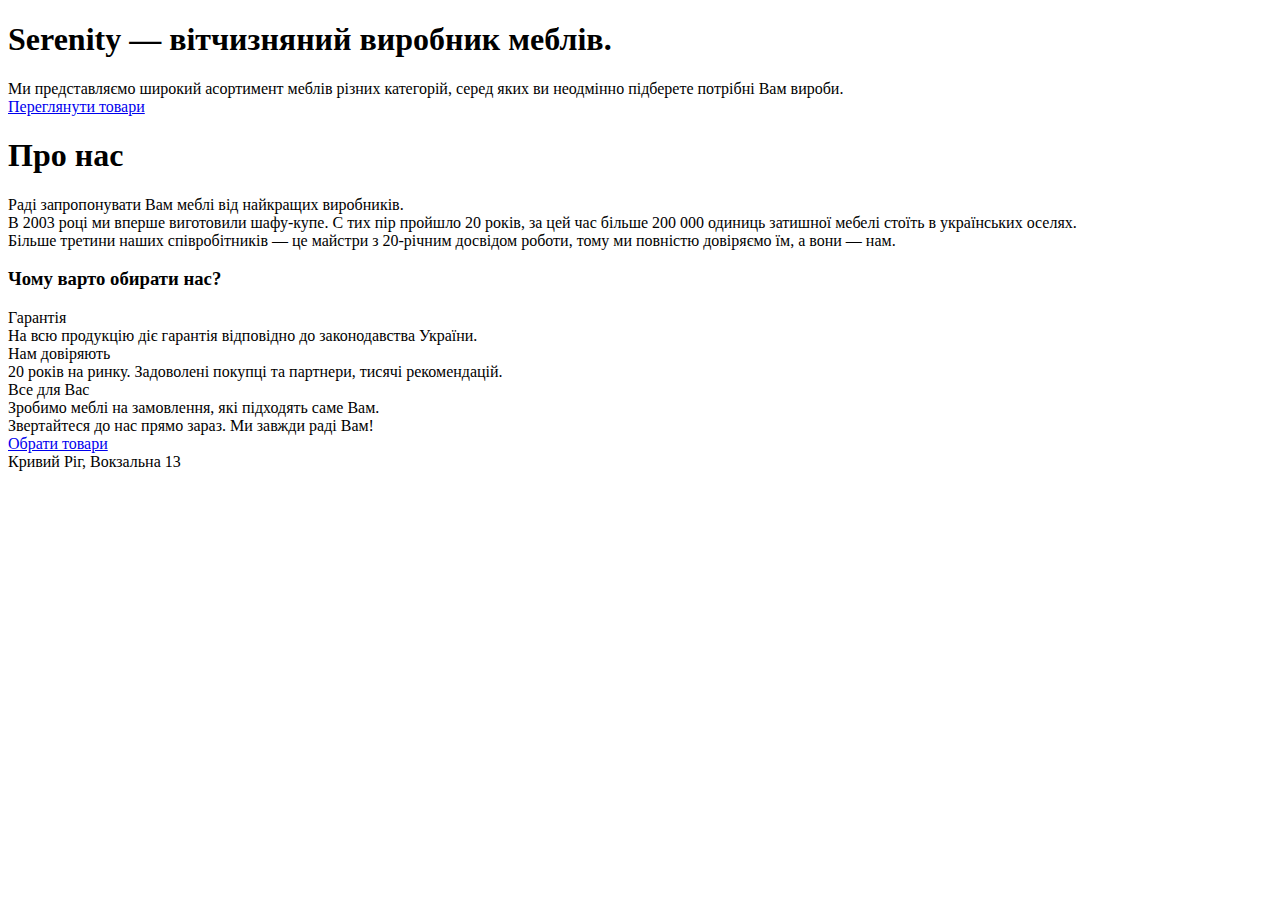
==== index.html @ 0cb8bb9a "Add files via upload" ====
<!DOCTYPE html>
<html lang="en">
<head>
    <meta charset="UTF-8">
    <meta name="viewport" content="width=device-width, initial-scale=1">
    <meta http-equiv="X-UA-Compatible" content="IE=edge">
    <meta name="viewport" content="width=device-width, initial-scale=1.0">
    <link rel="stylesheet" href="assets/css/style.css">
    <link rel="preconnect" href="https://fonts.googleapis.com">
    <link rel="preconnect" href="https://fonts.gstatic.com" crossorigin>
    <link href="https://fonts.googleapis.com/css2?family=Rubik:wght@300&display=swap" rel="stylesheet">
    <title>Serenity</title>
</head>
<body>
<header class="header"> 
    <div class="container">
        <div class="header__inner">
        <div class="logo">
            <div class="header__svg"></div>
            <div class="header__logo"></div>
        </div>

            <nav>
                <a class="nav_link"><div class="search"></div></a>
                <a class="nav_link"><div class="phone"></div></a>
                <a class="nav_link"><div class="shopping_cart"></div></a>
                <a class="nav_link"><div class="menu"></div></a>
            </nav>
        </div>
    </div>
</header>
<div class="intro"> 
    <div class="container">
        <div class="intro__inner">
            <h1 class="intro__suptitle">Serenity — вітчизняний виробник меблів.</h1>
            <div class="intro__title">Ми представляємо широкий асортимент меблів різних категорій, серед яких ви неодмінно підберете потрібні Вам вироби.</div>
            <a class="btn" href="categories.html">Переглянути товари</a>
        </div>
    </div>
</div>

<div class="about">
        <div class="about__image"></div>
        <div class="about__text">
            <h1 class="about__suptitle">Про нас</h1>
            <div class="about__title">Раді запропонувати Вам меблі від найкращих виробників.</div>
            <div class="about__title">В 2003 році ми вперше виготовили шафу-купе. С тих пір пройшло 20 років, за цей час більше 200 000 одиниць затишної мебелі стоїть в українських оселях.</div>
            <div class="about__title">Більше третини наших співробітників — це майстри з 20-річним досвідом роботи, тому ми повністю довіряємо їм, а вони — нам. </div>
        </div>
</div>

<section class="section">
    <div class="container">
        <div class="section__header">
            <h3>Чому варто обирати нас?</h3>
        </div>

        <div class="why">
            <div class="why__item">
                <div class="svg__item__1"></div>
                <div class="why__title">Гарантія</div>
                <div class="why__text">На всю продукцію діє гарантія відповідно до законодавства України.</div>
            </div>
            <div class="why__item">
                <div class="svg__item__2"></div>
                <div class="why__title">Нам довіряють</div>
                <div class="why__text">20 років на ринку. Задоволені покупці та партнери, тисячі рекомендацій.</div>
            </div>
            <div class="why__item">
                <div class="svg__item__3"></div>
                <div class="why__title">Все для Вас</div>
                <div class="why__text">Зробимо меблі на замовлення, які підходять саме Вам.</div>
            </div>
        </div>
    </div>
</section>

<div class="ending"> 
    <div class="container__2">
        <div class="ending__inner">
            <div class="ending__title">Звертайтеся до нас прямо зараз.
                Ми завжди раді Вам!</div>
            <a class="btn" href="categories.html">Обрати товари</a>
        </div>
    </div>
</div>

<footer class="footer">
    <div class="container">
        <div class="footer__inner">
            <div class="logo__">
                <div class="footer__logo"></div>
                <div class="footer__text">Кривий Ріг, Вокзальна 13</div>
            </div>
                <nav>
                    <a class="nav__link"><div class="telegram"></div></a>
                    <a class="nav__link"><div class="instagram"></div></a>
                    <a class="nav__link"><div class="phone__white"></div></a>
                </nav>
            </div>
    </div>
</footer>

</body>
</html>
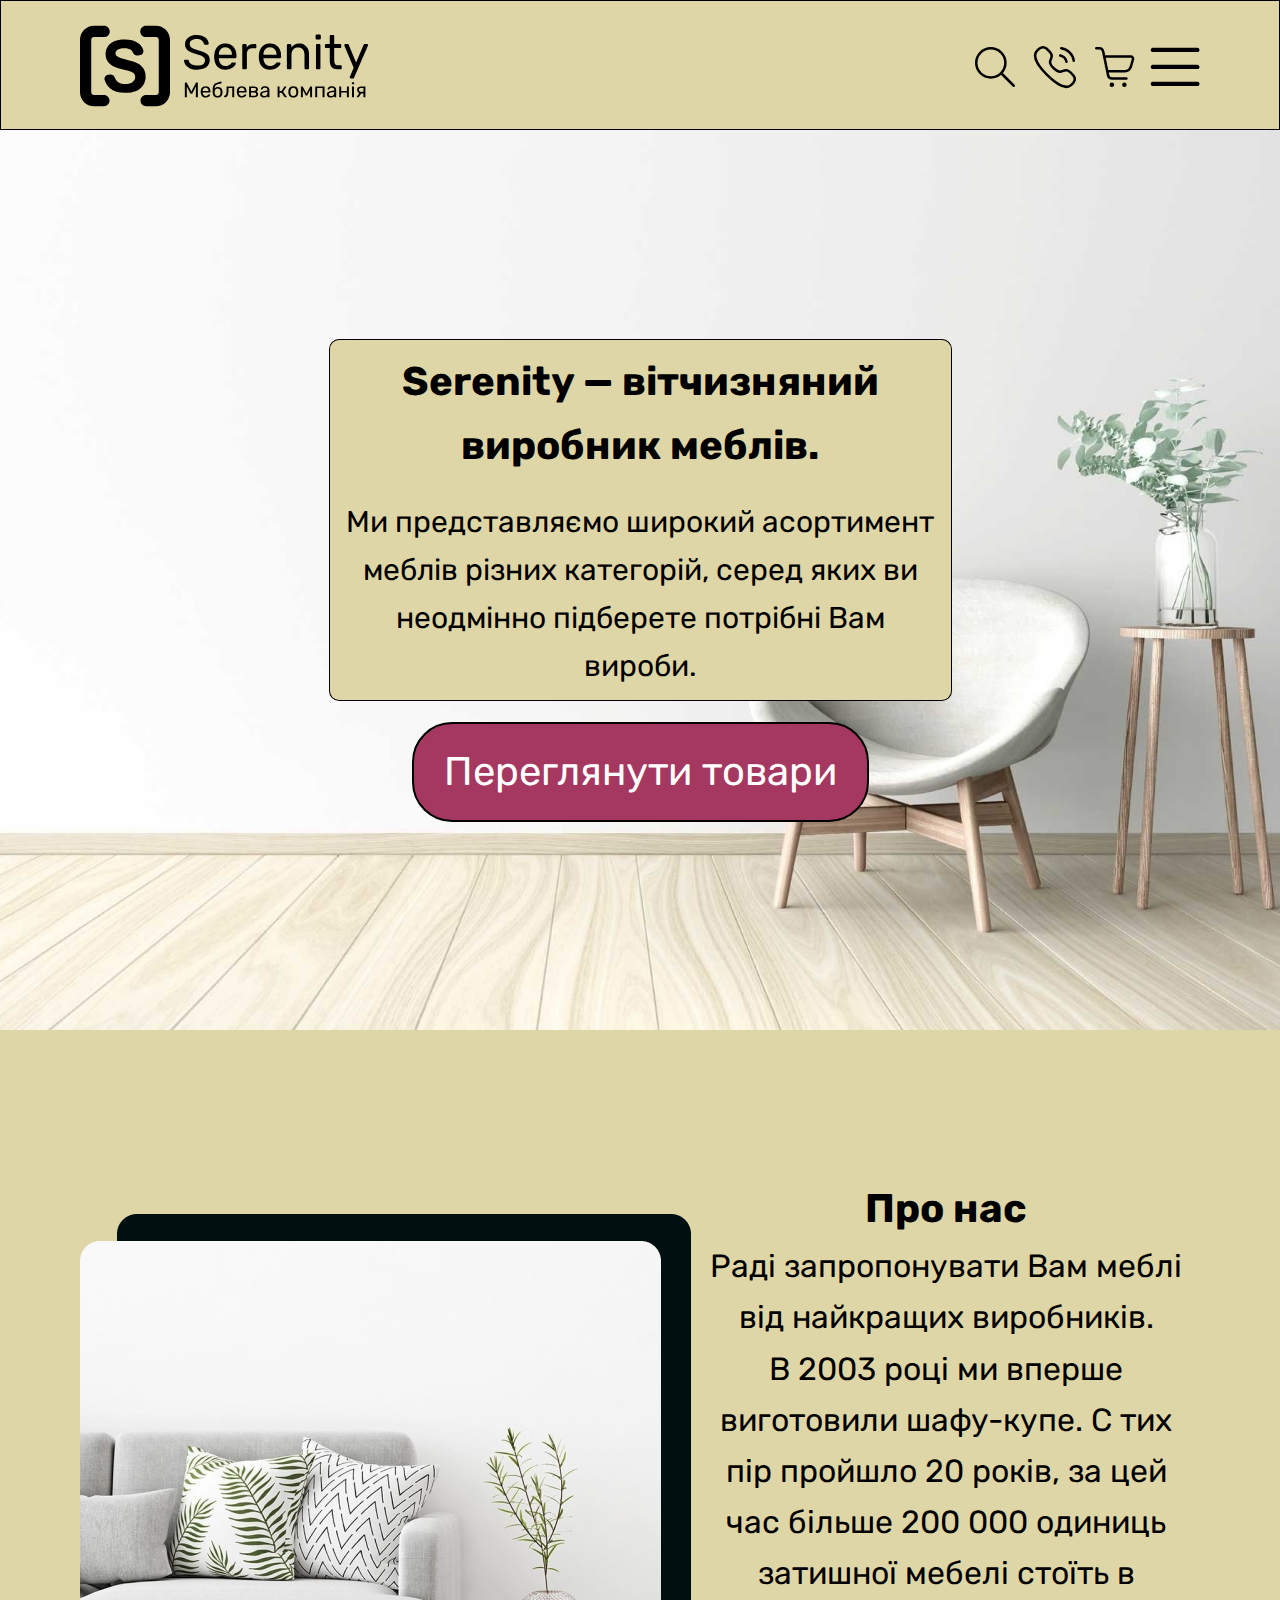
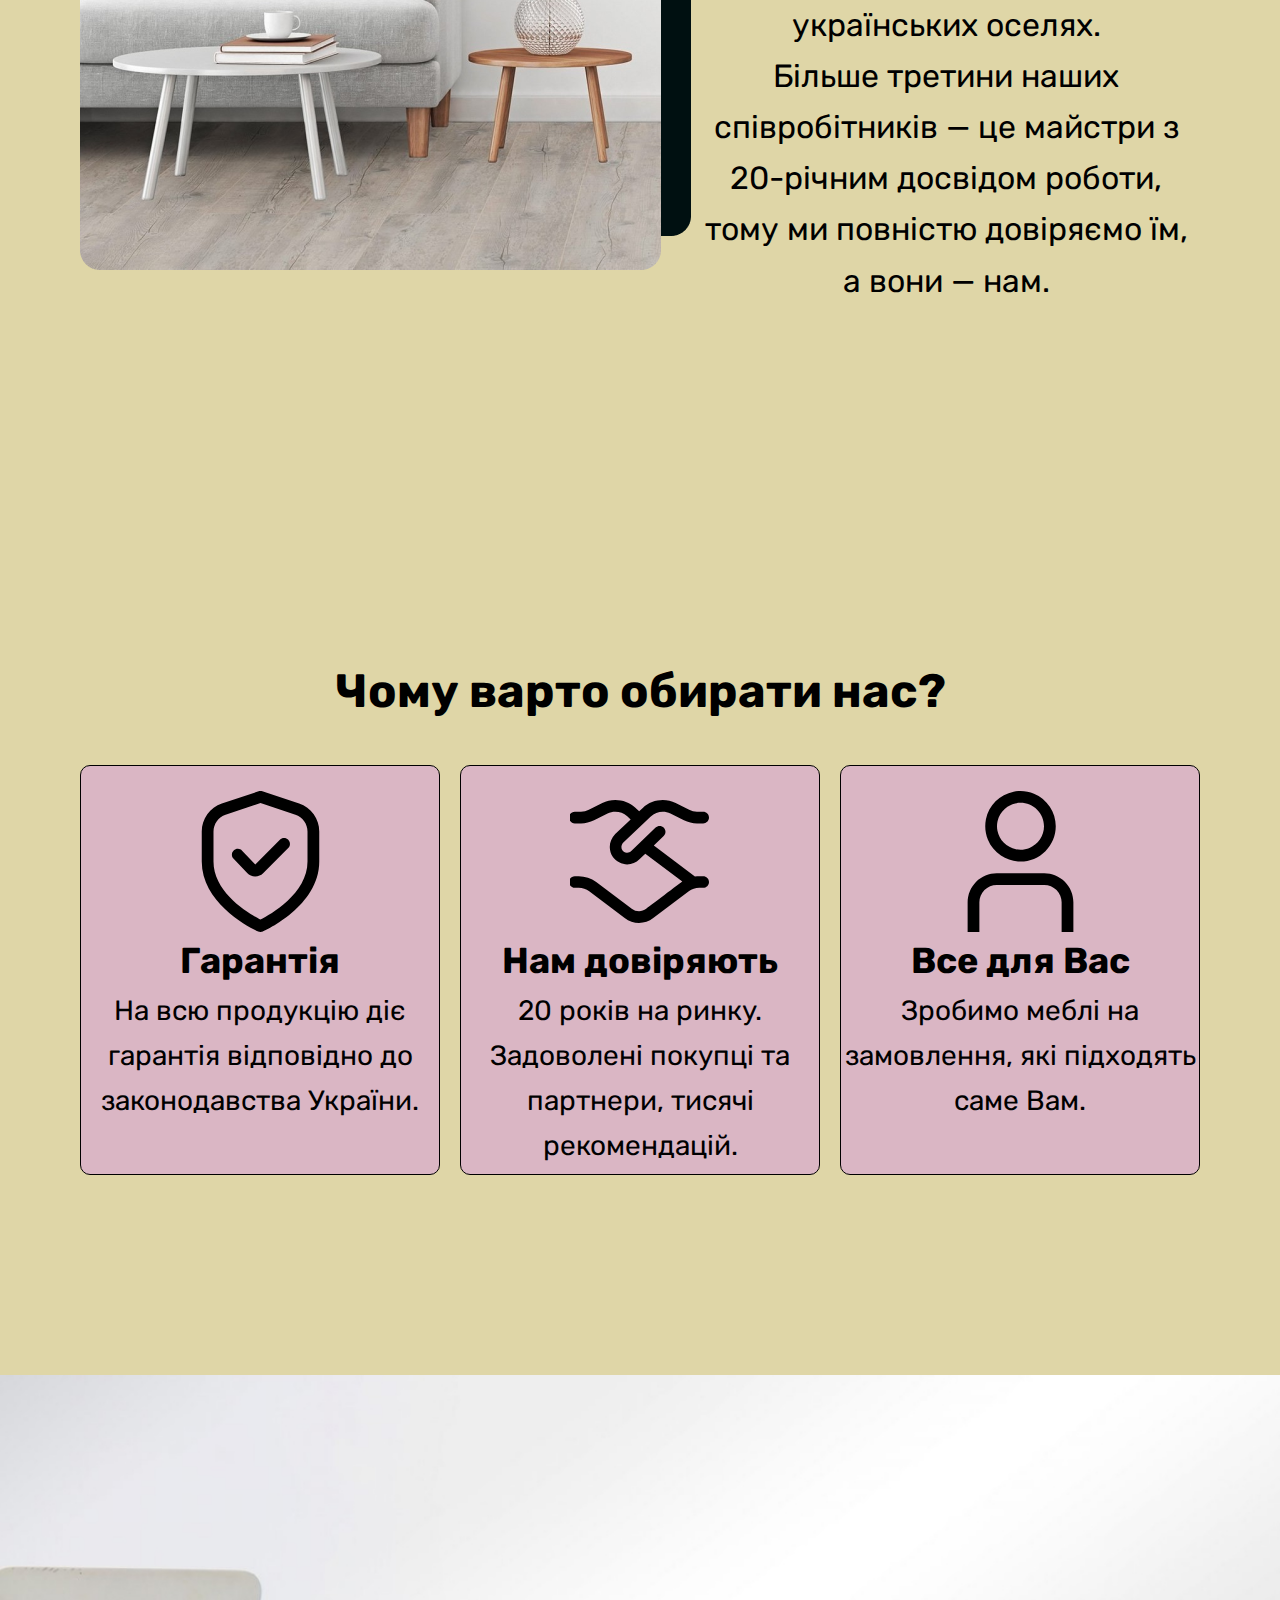
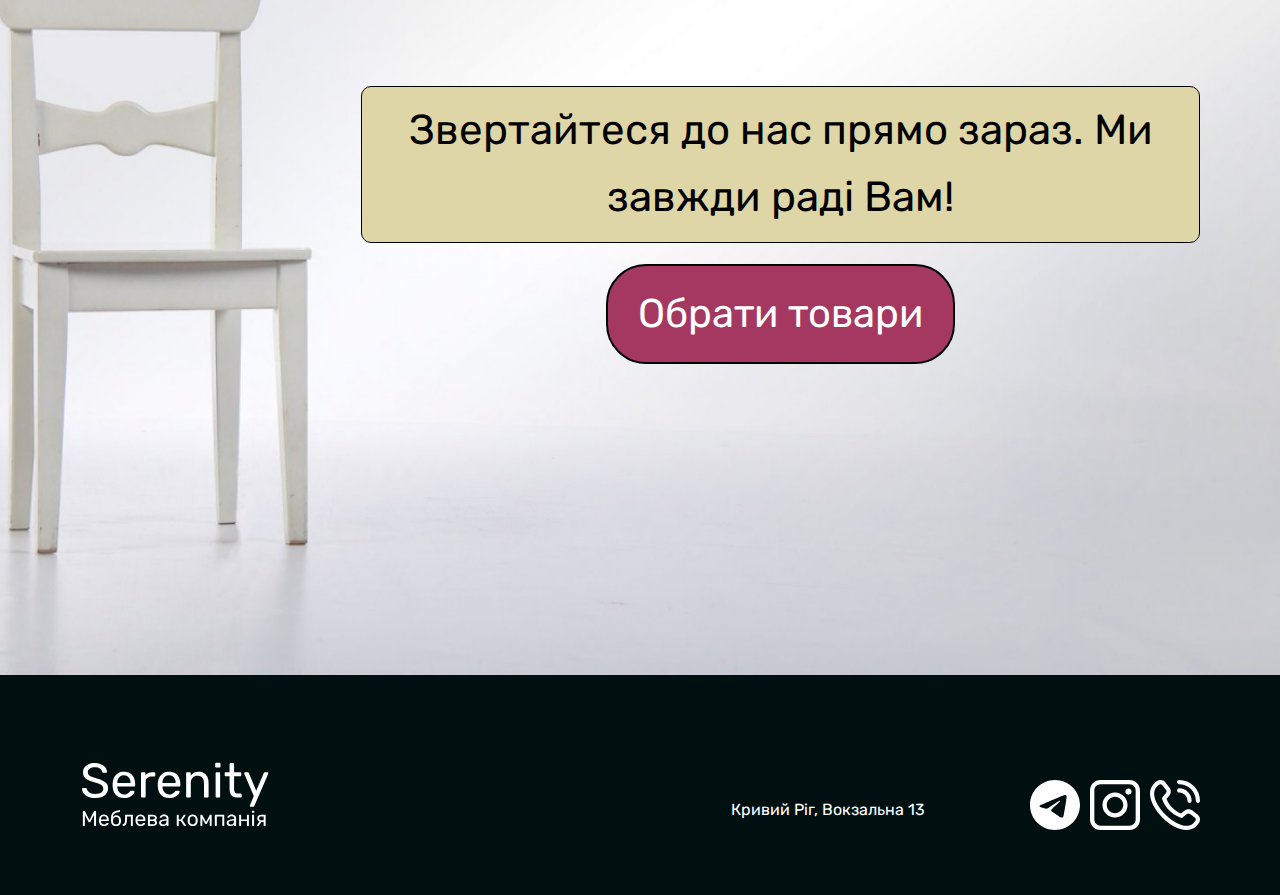
==== commit 4dae59e1: "Update index.html" ====
--- a/index.html
+++ b/index.html
@@ -5,7 +5,7 @@
     <meta name="viewport" content="width=device-width, initial-scale=1">
     <meta http-equiv="X-UA-Compatible" content="IE=edge">
     <meta name="viewport" content="width=device-width, initial-scale=1.0">
-    <link rel="stylesheet" href="assets/css/style.css">
+    <link rel="stylesheet" href="css/style.css">
     <link rel="preconnect" href="https://fonts.googleapis.com">
     <link rel="preconnect" href="https://fonts.gstatic.com" crossorigin>
     <link href="https://fonts.googleapis.com/css2?family=Rubik:wght@300&display=swap" rel="stylesheet">
@@ -102,4 +102,4 @@
 </footer>
 
 </body>
-</html>+</html>
--- a/css/style.css
+++ b/css/style.css
@@ -0,0 +1,1048 @@
+body {
+    width: 100%;
+    min-width: 320px;
+    overflow-x: hidden;
+    margin: 0;
+    background-color: #DFD6A7;
+    font-family: 'Rubik', sans-serif;
+    font-size: 40px;
+    line-height: 1.6;
+}
+
+*,
+*:before,
+*:after {
+    box-sizing: border-box;
+}
+
+h1, h2, h3, h4, h5, h6 {
+    margin: 0;
+}
+
+/* Container */
+.container {
+    max-width: 1120px;
+    margin: 0 auto;
+}
+
+/* Intro */
+.intro {
+    display: flex;
+    flex-direction: column;
+    justify-content: center;
+    width: 100%;
+    height: 100vh;
+    background: url("../images/Intro.jpg") center no-repeat;
+    background-size: cover;
+}
+
+.intro__inner {
+    width: 100%;
+    max-width: 623px;
+    margin: 0 auto;
+    text-align: center;
+}
+
+.intro__suptitle {
+    border-left: 1px solid black;
+    border-right: 1px solid black;
+    border-top: 1px solid black;
+    border-radius: 10px 10px 0 0;
+    font-size: 40px;
+    background-color: #DFD6A7;
+    padding: 10px 15px;
+}
+
+.intro__title {
+    border-left: 1px solid black;
+    border-right: 1px solid black;
+    border-bottom: 1px solid black;
+    border-radius: 0 0 10px 10px;
+    background-color: #DFD6A7;
+    font-size: 30px;
+    padding: 10px 15px;
+    margin-bottom: 21px;
+}
+
+/* Button */
+.btn {
+    display: inline-block;
+    vertical-align: top;
+    padding: 16px 30px;
+    border: 2px solid black;
+    background-color: #A53860;
+    color: white;
+    font-size: 40px;
+    text-decoration: none;
+    transition: background .1s linear, color .1s linear;
+    border-radius: 40px;
+}
+.btn:hover {
+    background-color: white;
+    color: black;
+}
+
+/* Header */
+.header {
+    height: 130px;
+    z-index: 1000;
+    border: 1px solid black;
+}
+
+.header__inner {
+    display: flex;
+    justify-content: space-between;
+    align-items: center;
+}
+
+.header__logo {
+    margin-left: 14px;
+    width: 184.06px;
+    height: 63.63px;
+    background-image: url("../svg/union.svg");
+    background-size: cover;
+    
+}
+
+.header__svg {
+    width: 90px;
+    height: 90px;
+    background-image: url("../svg/letter-s-between-straight-parenthesis-symbol-svgrepo-com.svg");
+    background-size: cover;
+}
+
+.logo {
+    padding-top: 20px;
+    display: flex;
+    justify-content: space-between 14px;
+    align-items: center;
+}
+
+.nav_link {
+    justify-content: space-between 26px;
+    padding-top: 40px;
+    display: inline-block;
+}
+
+/* SVG search */
+.search {
+    width: 50px;
+    height: 50px;
+    background-image: url("../svg/search-magnifying-glass-svgrepo-com.svg");
+    background-size: cover;
+  }
+
+/* SVG phone */
+.phone {
+    width: 50px;
+    height: 50px;
+    background-image: url("../svg/phone-call-svgrepo-com.svg");
+    background-size: cover;
+}
+
+/* SVG shopping cart */
+.shopping_cart  {
+    width: 50px;
+    height: 50px;
+    background-image: url("../svg/shopping-cart-svgrepo-com.svg");
+    background-size: cover;
+}
+
+/* SVG menu */
+.menu {
+    width: 50px;
+    height: 50px;
+    background-image: url("../svg/menu-svgrepo-com.svg");
+    background-size: cover;
+}
+
+/* About */
+.about {
+    padding: 160px 0px;
+    max-height: 1024px;
+    max-width: 1120px;
+    margin: 0 auto;
+    display: flex;
+    align-items: center;
+    justify-content: space-between 14px;
+}
+
+.about__image {
+    width: 611px;
+    height: 656px;
+    background: url("../images/About.png");
+    background-size: cover;
+}
+
+.about__text {
+    padding-left: 10px;
+    width: 500px;
+    text-align: center;
+}
+
+.about__suptitle {
+    font-size: 40px;
+}
+
+.about__title {
+    font-size: 32px;
+}
+
+/* Section */
+.section {
+    padding: 200px 0;
+}
+
+.section__header {
+    padding-bottom: 36px;
+    font-size: 40px;
+    text-align: center;
+}
+
+/* Why */
+.why {
+    display: flex;
+    justify-content: space-between;
+}
+
+.why__item {
+    padding-top: 25px;
+    gap: 20px;
+    width: 360px;
+    height: 410px;
+    background-color: #DAB6C4;
+    border: 1px solid #000000;
+    border-radius: 10px;
+}
+
+.svg__item__1 {
+    margin: 0 auto;
+    padding-left: 110px;
+    width: 141px;
+    height: 141px;
+    background-image: url("../svg/shield-check.svg");
+    background-size: cover;
+}
+
+.svg__item__2 {
+    margin: 0 auto;
+    padding-left: 110px;
+    width: 141px;
+    height: 141px;
+    background-image: url("../svg/handshake.svg");
+    background-size: cover;
+}
+
+.svg__item__3 {
+    margin: 0 auto;
+    padding-left: 110px;
+    width: 141px;
+    height: 141px;
+    background-image: url("../svg/user.svg");
+    background-size: cover;
+}
+
+.why__title {
+    font-weight: bold;
+    font-size: 36px;
+    text-align: center;
+}
+
+.why__text {
+    font-size: 28px;
+    text-align: center;
+}
+
+/* Ending */
+.ending {
+    display: flex;
+    justify-content: right;
+    align-items: center;
+    text-align: right;
+    margin: 0 auto;
+    width: 100%;
+    height: 100vh;
+    background: url("../images/Ending.jpg") center no-repeat;
+    background-size: cover;
+  }
+
+  .container__2 {
+    width: 1120px;
+    margin: 0 auto;
+  }
+  
+  .ending__inner {
+    display: inline-block;
+    width: 100%;
+    max-width: 839px;
+    margin: 0 auto;
+    text-align: center;
+  }  
+
+.ending__title {
+    background-color: #DFD6A7;
+    font-size: 42px;
+    padding: 10px 15px;
+    margin-bottom: 21px;
+    border: 1px solid #000000;
+    border-radius: 10px;
+}
+
+/* Footer */
+.footer {
+    padding-top: 65px;
+    background-color: #001011;
+    height: 220px;
+}
+
+.footer__inner {
+    display: flex;
+    justify-content: space-between;
+    align-items: center;
+}
+.logo__ {
+    display: flex;
+    align-items: center;
+}
+
+.footer__logo {
+    width: 193px;
+    height: 84px;
+    background-image: url("../svg/union_white.svg");
+    background-size: cover;
+    color: white;
+    
+}
+
+.footer__text {
+    padding-top: 30px;
+    padding-left: 458px;
+    font-size: 16px;
+    color: white;
+}
+
+.nav__link {
+    justify-content: space-between 26px;
+    padding-top: 40px;
+    display: inline-block;
+}
+
+/* SVG telegram */
+.telegram {
+    width: 50px;
+    height: 50px;
+    background-image: url("../svg/telegram.svg");
+    background-size: cover;
+}
+
+/* SVG instagram */
+.instagram  {
+    width: 50px;
+    height: 50px;
+    background-image: url("../svg/instagram.svg");
+    background-size: cover;
+}
+
+/* SVG phone__white */
+.phone__white {
+    width: 50px;
+    height: 50px;
+    background-image: url("../svg/phone_white.svg");
+    background-size: cover;
+}
+
+/* Categories */
+/* Category */
+.section__header_1 {
+    padding-bottom: 36px;
+    font-size: 48px;
+    text-align: center;
+}
+
+.category {
+    display: flex;
+    justify-content: space-between;
+    flex-wrap: wrap;
+}
+
+.category__item {
+    transition: background .1s linear, color .1s linear;
+    text-decoration: none;
+    margin: 6px;
+    width: 360px;
+    height: 310px;
+    background-color: #DAB6C4;
+    border: 1px solid #000000;
+    border-radius: 10px;
+}
+
+.category__item:hover {
+    background-color: white;
+    color: black;
+}
+
+.category__title {
+    color: black;
+    font-weight: bold;
+    text-align: center;
+    font-size: 48px;
+}
+
+.svg__category_1 {
+    margin: 0 auto;
+    width: 230px;
+    height: 212.23px;
+    background-image: url("../svg/category_1.svg");
+    background-size: cover;
+}
+
+.svg__category_2 {
+    margin: 0 auto;
+    width: 195.83px;
+    height: 212px;
+    background-image: url("../svg/category_2.svg");
+    background-size: cover;
+}
+
+.svg__category_3 {
+    margin: 0 auto;
+    width: 147.52px;
+    height: 212.06px;
+    background-image: url("../svg/category_3.svg");
+    background-size: cover;
+}
+
+.svg__category_4 {
+    margin: 0 auto;
+    width: 329px;
+    height: 212px;
+    background-image: url("../svg/category_4.svg");
+    background-size: cover;
+}
+
+.svg__category_5 {
+    margin: 0 auto;
+    width: 272px;
+    height: 212px;
+    background-image: url("../svg/category_5.svg");
+    background-size: cover;
+}
+
+.svg__category_6 {
+    margin: 0 auto;
+    width: 254px;
+    height: 212px;
+    background-image: url("../svg/category_6.svg");
+    background-size: cover;
+}
+
+/* Chairs */
+.chair {
+    display: flex;
+    justify-content: space-between;
+    flex-wrap: wrap;
+}
+
+.chair__item {
+    transition: background .1s linear, color .1s linear;
+    text-decoration: none;
+    padding-top: 25px;
+    gap: 20px;
+    width: 360px;
+    height: 457px;
+    background-color: #DAB6C4;
+    border: 1px solid #000000;
+    border-radius: 10px;
+    text-align: center;
+    margin: 6px;
+}
+
+.chair__item:hover {
+    background-color: white;
+    color: black;
+}
+
+.chair__image__1 {
+    width: 290px;
+    height: 290px;
+    background-image: url("../images/chair_1.jpg");
+    background-size: cover;
+    margin: 0 auto;
+}
+
+.chair__image__2 {
+    width: 290px;
+    height: 290px;
+    background-image: url("../images/chair_2.jpg");
+    background-size: cover;
+    margin: 0 auto;
+}
+.chair__image__3 {
+    width: 290px;
+    height: 290px;
+    background-image: url("../images/chair_3.jpg");
+    background-size: cover;
+    margin: 0 auto;
+}
+
+.chair__title {
+    font-size: 28px;
+    color: black;
+}
+
+.chair__price {
+    font-size: 29px;
+    color: black;
+}
+.chair__status {
+    margin: 0 auto;
+    width: 170px;
+    border: 1px solid black;
+    background-color: #D9D9D9;
+    border-radius: 40px;
+    font-size: 20px;
+    color: black;
+}
+
+/* Chair White */
+.chair__white {
+    display: flex;
+    justify-content: space-between;
+}
+
+.chair__white__image__1 {
+    width: 191px;
+    height: 191px;
+    background-image: url("../images/chair__white__image__1.jpg");
+    background-size: cover;
+    margin: 5px;
+}
+
+.chair__white__image__2 {
+    width: 191px;
+    height: 191px;
+    background-image: url("../images/chair__white__image__2.jpg");
+    background-size: cover;
+    margin: 5px;
+}
+
+.chair__white__image__3 {
+    width: 191px;
+    height: 191px;
+    background-image: url("../images/chair__white__image__3.jpg");
+    background-size: cover;
+    margin: 5px;
+}
+
+.chair__white__main {
+    width: 612px;
+    height: 600px;
+    background-image: url("../images/chair__white__main.jpg");
+    background-size: cover;
+}
+
+.chair__white__images {
+    display: flex;
+    flex-direction: column; 
+    justify-content: flex-end;
+}
+
+.chair__white__text {
+    display: flex;
+    flex-direction: column; 
+    justify-content: flex-end;
+    padding-bottom: 5px;
+}
+
+.price {
+    font-size: 48px;
+}
+
+.status {
+    margin: 6px;
+    text-align: center;
+    border: 1px solid black;
+    background-color: #D9D9D9;
+    border-radius: 40px;
+    font-size: 30px;
+    color: black;
+}
+
+/* Characteristics */
+.section__1 {
+    padding: 100px 0;
+}
+
+.characteristics {
+    padding: 200px 0;
+}
+
+.title__char {
+    font-size: 50px;
+    text-transform: uppercase;
+    text-align: center;
+    padding-bottom: 20px;
+}
+
+.main__char {
+    display: flex;
+    justify-content: space-between;
+    margin: 0 auto;
+    width: 970px;
+    background-color: #DAB6C4;
+    border: 1px solid #000000;
+    border-radius: 10px;
+}
+
+.list__text {
+    font-size: 48px;
+    margin: 6px;
+}
+
+.text__desc {
+    font-size: 48px;
+    margin: 6px;
+}
+
+/* Description */
+.description {
+    padding: 200px 0;
+}
+
+.desc__title {
+    font-size: 50px;
+    text-transform: uppercase;
+    text-align: center;
+    padding-bottom: 20px;
+}
+
+.desc__section {
+    margin: 0 auto;
+    width: 970px;
+    background-color: #DAB6C4;
+    border: 1px solid #000000;
+    border-radius: 10px;
+    text-align: center;
+}
+
+@media (max-width: 784px) {
+
+    .container{
+        max-width: 550px;
+        width: 100vh;
+    }
+
+    .container__2{
+        max-width: 550px;
+        width: 100vh;
+    }
+    /* Intro */
+    .intro__suptitle{
+        font-size: 30px;
+    }
+
+    .intro__title {
+        font-size: 25px;
+    }
+
+    .btn {
+        padding: 10px 20px;
+    }
+
+    /* Header */
+    .logo {
+        padding-top: 42px;
+    }
+
+    .header__logo{
+        margin-left: 9px;
+        width: 120px;
+        height: 42px;
+    }
+
+    .nav_link {
+        padding-top: 59px;
+    }
+
+    .header__svg {
+        width: 45px;
+        height: 45px;
+    }
+
+    .search {
+        width: 26px;
+        height: 26px;
+    }
+
+    .phone {
+        width: 26px;
+        height: 26px;
+    }
+
+    .shopping_cart {
+        width: 26px;
+        height: 26px;
+    }
+
+    .menu {
+        width: 26px;
+        height: 26px;
+    }
+    
+    /* About */
+    .about {
+        flex-direction: column;
+        max-width: 550px;
+        width: 100vh;
+        padding: 100px 0px;
+        max-height: 100%;
+    }
+    .about__image {
+        width: 447px;
+        height: 475.64px;
+        margin: 0 auto;
+    }
+    .about__text {
+        margin: 0 auto;
+        width: 450px;
+        padding-left: 0px;
+        padding-top: 15px;
+    }
+    
+    .about__suptitle {
+        font-size: 32px;
+    }
+    
+    .about__title {
+        font-size: 28px;
+    }
+
+    /* Section */
+    .section {
+        padding: 100px 0px;
+    }
+
+    .section__header {
+        font-size: 30px;
+    }
+    
+    /* Why */
+    .why {
+        display: flex;
+        flex-direction: column;
+        align-items: center;
+    }
+    
+    .why__item {
+        margin-bottom: 10px;
+    }
+
+    /* Ending */
+    .ending {
+        background: url("../images/Ending__785.jpg") center no-repeat;
+    }
+    .ending__title {
+        font-size: 40px;
+    }
+
+    /* Footer */
+    .footer {
+        height: 154px;
+        padding-top: 49px;
+    }
+
+    .footer__logo {
+        width: 120px;
+        height: 50px;
+    }
+
+    .footer__text {
+        padding-left: 150px;
+        font-size: 10px;
+        padding-top: 15px;
+    }
+
+    .nav__link {
+        padding-top: 0px;
+    }
+
+    .telegram {
+        width: 26px;
+        height: 26px;
+    }
+
+    .instagram  {
+        width: 26px;
+        height: 26px;
+    }
+
+    .phone__white {
+        width: 26px;
+        height: 26px;
+    }
+
+    /* Chairs */
+    .chair__item {
+        margin: 6px auto;
+    }
+}
+
+@media (max-width: 428px) {
+
+    .container{
+        max-width: 360px;
+        width: 100vh;
+    }
+
+    .container__2{
+        max-width: 360px;
+        width: 100vh;
+    }
+
+    /* Intro */
+    .intro__suptitle{
+        font-size: 24px;
+    }
+
+    .intro__title {
+        font-size: 18px;
+    }
+
+    .btn {
+        padding: 10px 20px;
+        font-size: 24px;
+    }
+
+    /* Header */
+    .header {
+        height: 80px;
+    }
+
+    .logo {
+        padding-top: 11px;
+    }
+
+    .header__logo{
+        margin-left: 5px;
+        width: 101px;
+        height: 35px;
+    }
+
+    .nav_link {
+        padding-top: 33px;
+    }
+
+    .header__svg {
+        width: 38px;
+        height: 36px;
+    }
+
+    .search {
+        width: 20px;
+        height: 20px;
+    }
+
+    .phone {
+        width: 20px;
+        height: 20px;
+    }
+
+    .shopping_cart {
+        width: 20px;
+        height: 20px;
+    }
+
+    .menu {
+        width: 20px;
+        height: 20px;
+    }
+    
+    /* About */
+    .about {
+        max-width: 360px;
+        width: 100vh;
+        padding: 100px 0px;
+        max-height: 100%;
+    }
+    .about__image {
+        width: 359px;
+        height: 382px;
+        margin: 0 auto;
+    }
+    .about__text {
+        margin: 0 auto;
+        width: 360px;
+        padding-left: 0px;
+        padding-top: 15px;
+    }
+    
+    .about__suptitle {
+        font-size: 24px;
+    }
+    
+    .about__title {
+        font-size: 18px;
+    }
+
+    /* Section */
+    .section {
+        padding: 50px 0px;
+    }
+
+    .section__header {
+        font-size: 24px;
+    }
+    
+    /* Why */
+    .why {
+        display: flex;
+        flex-direction: column;
+        align-items: center;
+    }
+    
+    .why__item {
+        width: 218px;
+        height: 270px;
+        margin-bottom: 10px;
+    }
+    
+    .svg__item__1 {
+        padding-left: 0px;
+        width: 77px;
+        height: 77px;
+    }
+
+    .svg__item__2 {
+        padding-left: 0px;
+        width: 77px;
+        height: 77px;
+    }
+
+    .svg__item__3 {
+        padding-left: 0px;
+        width: 77px;
+        height: 77px;
+    }
+
+    .why__title {
+        font-size: 24px;
+    }
+
+    .why__text {
+        font-size: 18px;
+    }
+
+    /* Ending */
+    .ending {
+        background: url("../images/Ending__785.jpg") center no-repeat;
+    }
+    .ending__title {
+        font-size: 30px;
+    }
+
+    /* Footer */
+    .footer {
+        height: 160px;
+
+    }
+
+    .footer__logo {
+        width: 101px;
+        height: 44px;
+    }
+
+    .footer__text {
+        padding-left: 40px;
+        font-size: 8px;
+        padding-top: 15px;
+    }
+
+    .nav__link {
+        padding-top: 28px;
+    }
+
+    /* Categories */
+    .section__header_1 {
+        font-size: 36px;
+    }
+
+    /* Chair White */
+    .chair__white {
+        flex-wrap: wrap;
+        justify-content: center;
+    }
+
+    .chair__white__image__1 {
+        width: 87px;
+        height: 87px;
+    }
+    
+    .chair__white__image__2 {
+        width: 87px;
+        height: 87px;
+    }
+    
+    .chair__white__image__3 {
+        width: 87px;
+        height: 87px;
+    }
+    
+    .chair__white__main {
+        width: 360px;
+        height: 360px;
+    }
+    
+    .chair__white__images {
+        flex-direction: row;
+    }
+
+    .status {
+        font-size: 20px;
+    }
+
+    .title__char {
+        font-size: 30px;
+        padding-bottom: 10px;
+    }
+    
+    .main__char {
+        display: flex;
+        justify-content: space-between;
+        margin: 0 auto;
+        width: 360px;
+        background-color: #DAB6C4;
+        border: 1px solid #000000;
+        border-radius: 10px;
+    }
+    
+    .list__text {
+        font-size: 18px;
+        margin: 6px;
+    }
+    
+    .text__desc {
+        font-size: 18px;
+        margin: 6px;
+    }
+    
+    /* Description */
+    .description {
+        padding: 200px 0;
+    }
+    
+    .desc__title {
+        font-size: 30px;
+        padding-bottom: 10px;
+    }
+    
+    .desc__section {
+        padding: 5px 5px;
+        margin: 0 auto;
+        width: 360px;
+        background-color: #DAB6C4;
+        border: 1px solid #000000;
+        border-radius: 10px;
+        text-align: center;
+        font-size: 18px;
+    }
+}